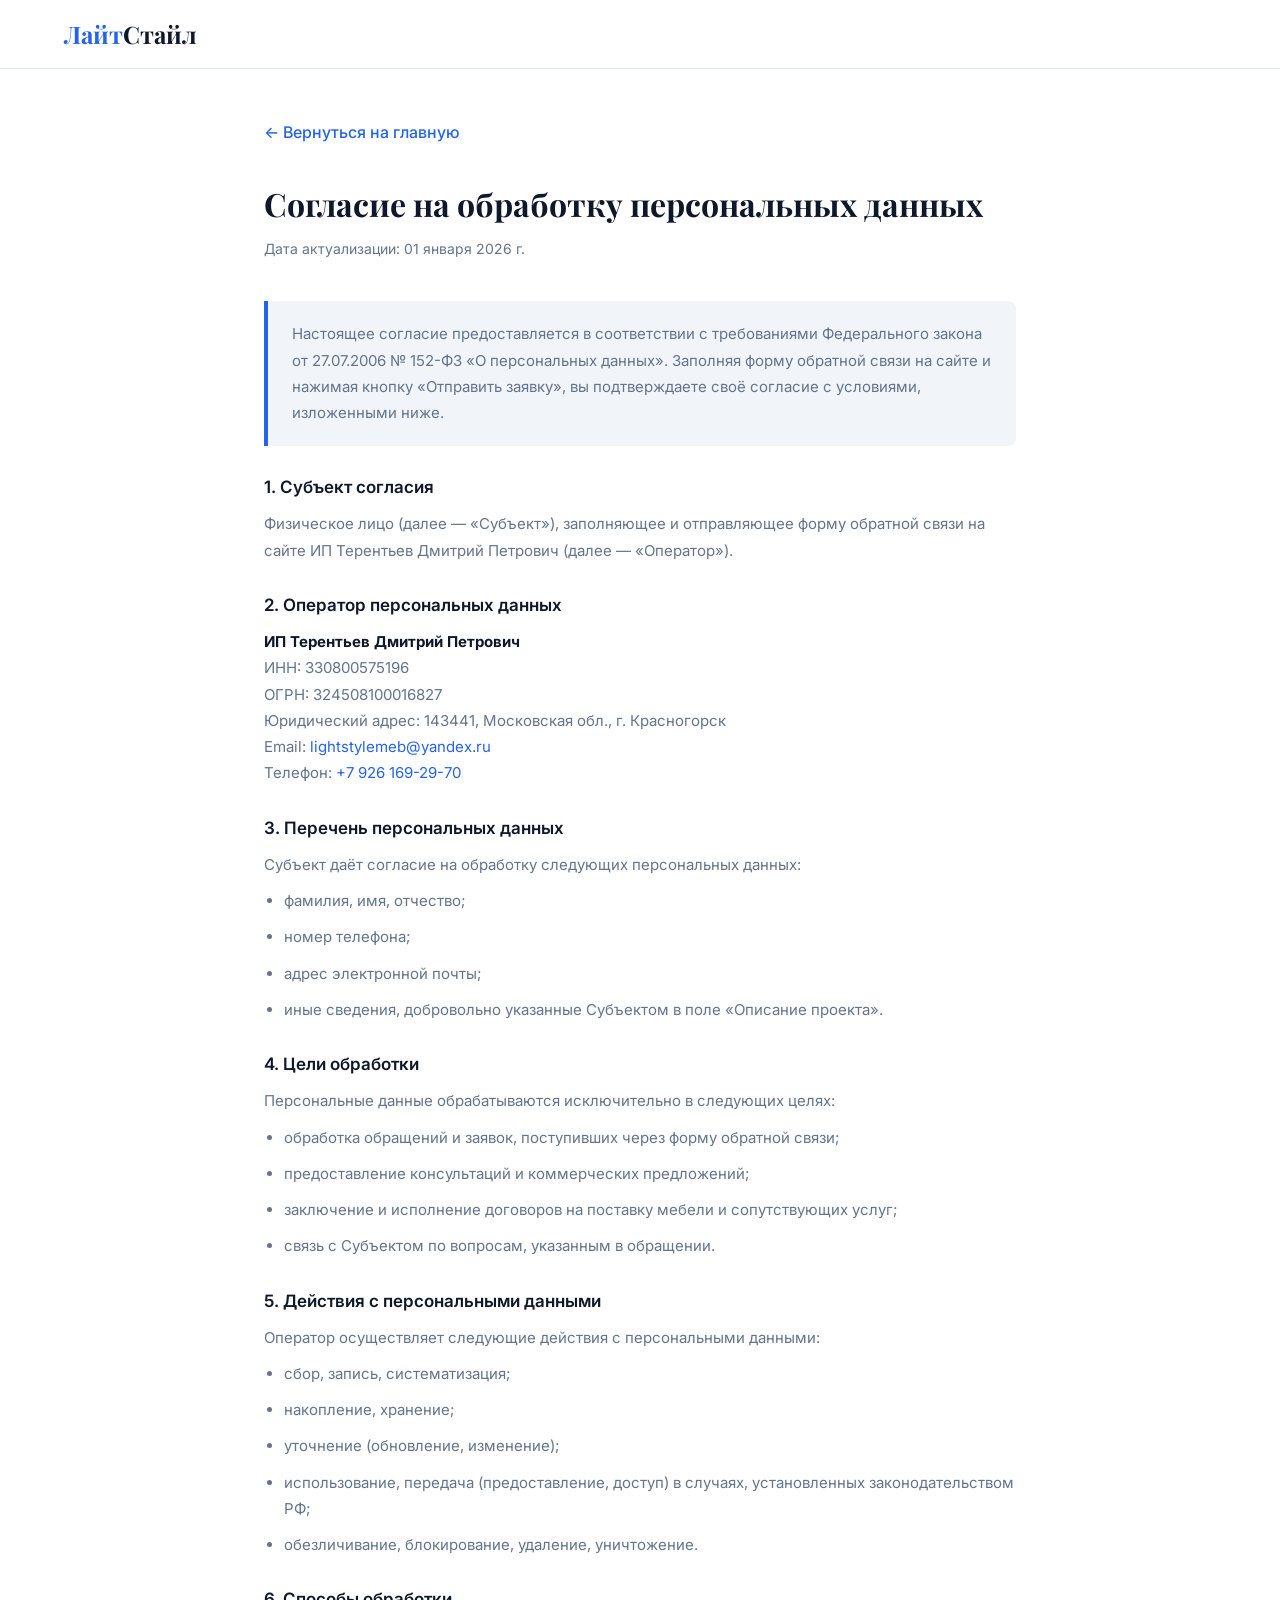
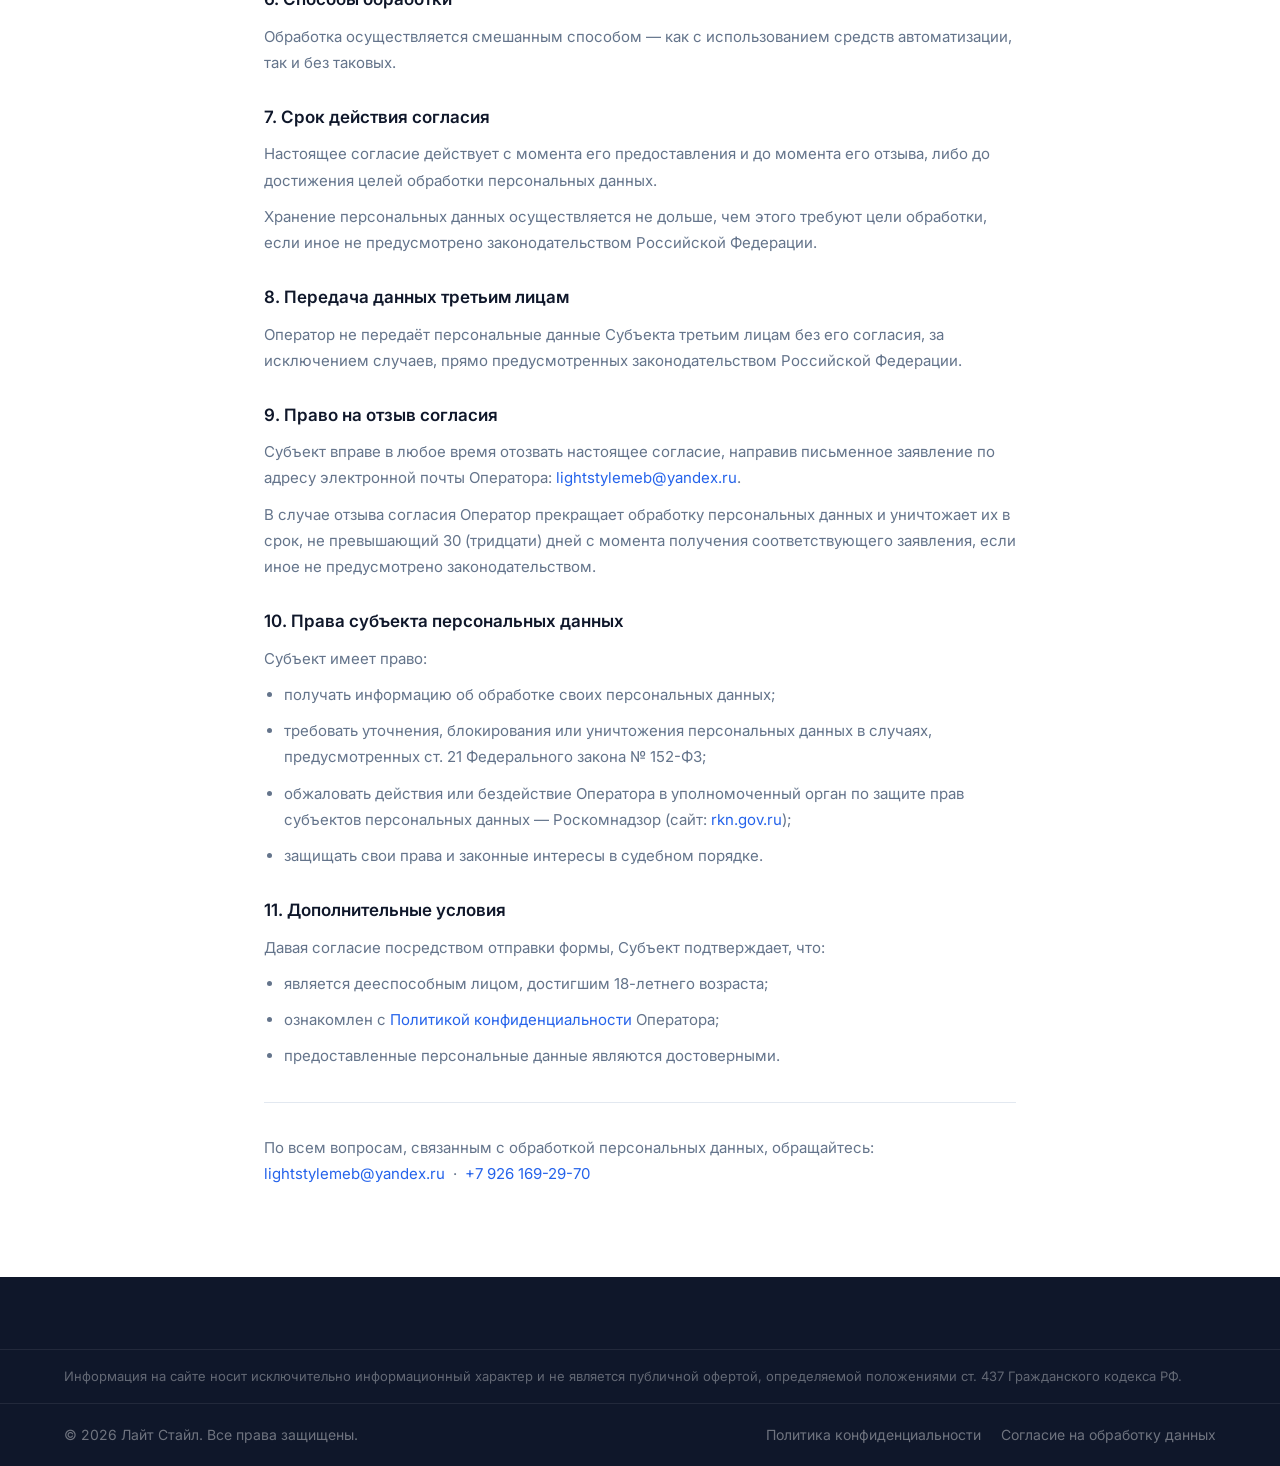
==== consent.html @ 7d35c39b "Update: real product photos, form redesign, SVG icons, favicon, consent page, legal disclaimer" ====
<!DOCTYPE html>
<html lang="ru">
<head>
  <meta charset="UTF-8" />
  <meta name="viewport" content="width=device-width, initial-scale=1.0" />
  <title>Согласие на обработку персональных данных — Лайт Стайл</title>
  <link rel="icon" type="image/svg+xml" href="favicon.svg" />
  <link rel="preconnect" href="https://fonts.googleapis.com" />
  <link rel="preconnect" href="https://fonts.gstatic.com" crossorigin />
  <link href="https://fonts.googleapis.com/css2?family=Inter:wght@300;400;500;600;700&family=Playfair+Display:wght@600;700&display=swap" rel="stylesheet" />
  <link rel="stylesheet" href="style.css" />
  <style>
    .doc-page { padding: 120px 0 80px; min-height: 100vh; }
    .doc-page h1 { font-family: var(--font-heading); font-size: 2rem; margin-bottom: 8px; }
    .doc-page .updated { color: var(--gray); font-size: .875rem; margin-bottom: 40px; }
    .doc-page h2 { font-size: 1.0625rem; font-weight: 600; margin: 28px 0 10px; color: var(--dark); }
    .doc-page p, .doc-page li { color: var(--gray); line-height: 1.75; margin-bottom: 10px; font-size: .9375rem; }
    .doc-page ul { padding-left: 20px; list-style: disc; }
    .doc-page ol { padding-left: 20px; }
    .doc-page a { color: var(--primary); }
    .doc-page strong { color: var(--dark); }
    .back-link { display: inline-flex; align-items: center; gap: 8px; color: var(--primary); font-weight: 500; margin-bottom: 32px; }
    .back-link:hover { text-decoration: underline; }
    .consent-box {
      background: var(--gray-light);
      border-left: 4px solid var(--primary);
      padding: 20px 24px;
      border-radius: 0 8px 8px 0;
      margin: 24px 0;
    }
    .consent-box p { margin-bottom: 0; }
    .divider { border: none; border-top: 1px solid var(--border); margin: 32px 0; }
  </style>
</head>
<body>
<header class="header">
  <div class="container header__inner">
    <a href="index.html" class="logo">
      <span class="logo__light">Лайт</span><span class="logo__dark">Стайл</span>
    </a>
  </div>
</header>

<main class="doc-page">
  <div class="container" style="max-width:800px">
    <a href="index.html" class="back-link">← Вернуться на главную</a>

    <h1>Согласие на обработку персональных данных</h1>
    <p class="updated">Дата актуализации: 01 января 2026 г.</p>

    <div class="consent-box">
      <p>Настоящее согласие предоставляется в соответствии с требованиями Федерального закона от 27.07.2006 № 152-ФЗ «О персональных данных». Заполняя форму обратной связи на сайте и нажимая кнопку «Отправить заявку», вы подтверждаете своё согласие с условиями, изложенными ниже.</p>
    </div>

    <h2>1. Субъект согласия</h2>
    <p>Физическое лицо (далее — «Субъект»), заполняющее и отправляющее форму обратной связи на сайте ИП Терентьев Дмитрий Петрович (далее — «Оператор»).</p>

    <h2>2. Оператор персональных данных</h2>
    <p>
      <strong>ИП Терентьев Дмитрий Петрович</strong><br/>
      ИНН: 330800575196<br/>
      ОГРН: 324508100016827<br/>
      Юридический адрес: 143441, Московская обл., г. Красногорск<br/>
      Email: <a href="mailto:lightstylemeb@yandex.ru">lightstylemeb@yandex.ru</a><br/>
      Телефон: <a href="tel:+79261692970">+7 926 169-29-70</a>
    </p>

    <h2>3. Перечень персональных данных</h2>
    <p>Субъект даёт согласие на обработку следующих персональных данных:</p>
    <ul>
      <li>фамилия, имя, отчество;</li>
      <li>номер телефона;</li>
      <li>адрес электронной почты;</li>
      <li>иные сведения, добровольно указанные Субъектом в поле «Описание проекта».</li>
    </ul>

    <h2>4. Цели обработки</h2>
    <p>Персональные данные обрабатываются исключительно в следующих целях:</p>
    <ul>
      <li>обработка обращений и заявок, поступивших через форму обратной связи;</li>
      <li>предоставление консультаций и коммерческих предложений;</li>
      <li>заключение и исполнение договоров на поставку мебели и сопутствующих услуг;</li>
      <li>связь с Субъектом по вопросам, указанным в обращении.</li>
    </ul>

    <h2>5. Действия с персональными данными</h2>
    <p>Оператор осуществляет следующие действия с персональными данными:</p>
    <ul>
      <li>сбор, запись, систематизация;</li>
      <li>накопление, хранение;</li>
      <li>уточнение (обновление, изменение);</li>
      <li>использование, передача (предоставление, доступ) в случаях, установленных законодательством РФ;</li>
      <li>обезличивание, блокирование, удаление, уничтожение.</li>
    </ul>

    <h2>6. Способы обработки</h2>
    <p>Обработка осуществляется смешанным способом — как с использованием средств автоматизации, так и без таковых.</p>

    <h2>7. Срок действия согласия</h2>
    <p>Настоящее согласие действует с момента его предоставления и до момента его отзыва, либо до достижения целей обработки персональных данных.</p>
    <p>Хранение персональных данных осуществляется не дольше, чем этого требуют цели обработки, если иное не предусмотрено законодательством Российской Федерации.</p>

    <h2>8. Передача данных третьим лицам</h2>
    <p>Оператор не передаёт персональные данные Субъекта третьим лицам без его согласия, за исключением случаев, прямо предусмотренных законодательством Российской Федерации.</p>

    <h2>9. Право на отзыв согласия</h2>
    <p>Субъект вправе в любое время отозвать настоящее согласие, направив письменное заявление по адресу электронной почты Оператора: <a href="mailto:lightstylemeb@yandex.ru">lightstylemeb@yandex.ru</a>.</p>
    <p>В случае отзыва согласия Оператор прекращает обработку персональных данных и уничтожает их в срок, не превышающий 30 (тридцати) дней с момента получения соответствующего заявления, если иное не предусмотрено законодательством.</p>

    <h2>10. Права субъекта персональных данных</h2>
    <p>Субъект имеет право:</p>
    <ul>
      <li>получать информацию об обработке своих персональных данных;</li>
      <li>требовать уточнения, блокирования или уничтожения персональных данных в случаях, предусмотренных ст. 21 Федерального закона № 152-ФЗ;</li>
      <li>обжаловать действия или бездействие Оператора в уполномоченный орган по защите прав субъектов персональных данных — Роскомнадзор (сайт: <a href="https://rkn.gov.ru" target="_blank" rel="noopener">rkn.gov.ru</a>);</li>
      <li>защищать свои права и законные интересы в судебном порядке.</li>
    </ul>

    <h2>11. Дополнительные условия</h2>
    <p>Давая согласие посредством отправки формы, Субъект подтверждает, что:</p>
    <ul>
      <li>является дееспособным лицом, достигшим 18-летнего возраста;</li>
      <li>ознакомлен с <a href="privacy.html">Политикой конфиденциальности</a> Оператора;</li>
      <li>предоставленные персональные данные являются достоверными.</li>
    </ul>

    <hr class="divider"/>

    <p style="margin-top:0">
      По всем вопросам, связанным с обработкой персональных данных, обращайтесь:<br/>
      <a href="mailto:lightstylemeb@yandex.ru">lightstylemeb@yandex.ru</a> &nbsp;·&nbsp;
      <a href="tel:+79261692970">+7 926 169-29-70</a>
    </p>
  </div>
</main>

<footer class="footer">
  <div class="footer__disclaimer">
    <div class="container">
      Информация на сайте носит исключительно информационный характер и не является публичной офертой, определяемой положениями ст. 437 Гражданского кодекса РФ.
    </div>
  </div>
  <div class="footer__bottom">
    <div class="container">
      <span>© 2026 Лайт Стайл. Все права защищены.</span>
      <div class="footer__bottom-links">
        <a href="privacy.html">Политика конфиденциальности</a>
        <a href="consent.html">Согласие на обработку данных</a>
      </div>
    </div>
  </div>
</footer>
</body>
</html>
---- style.css ----
/* ===== RESET & BASE ===== */
*, *::before, *::after { box-sizing: border-box; margin: 0; padding: 0; }

:root {
  --primary: #2563EB;
  --primary-dark: #1D4ED8;
  --accent: #F59E0B;
  --dark: #0F172A;
  --dark2: #1E293B;
  --gray: #64748B;
  --gray-light: #F1F5F9;
  --white: #FFFFFF;
  --border: #E2E8F0;
  --radius: 12px;
  --shadow: 0 4px 24px rgba(15,23,42,.08);
  --shadow-lg: 0 12px 40px rgba(15,23,42,.14);
  --transition: .25s ease;
  --font: 'Inter', system-ui, sans-serif;
  --font-heading: 'Playfair Display', Georgia, serif;
}

html { scroll-behavior: smooth; font-size: 16px; }

body {
  font-family: var(--font);
  color: var(--dark);
  background: var(--white);
  line-height: 1.6;
  overflow-x: hidden;
}

a { color: inherit; text-decoration: none; }
img { display: block; max-width: 100%; }
ul { list-style: none; }
button { cursor: pointer; border: none; background: none; font-family: inherit; }

.container {
  max-width: 1200px;
  margin: 0 auto;
  padding: 0 24px;
}

.section { padding: 96px 0; }

.section__label {
  font-size: .75rem;
  font-weight: 600;
  letter-spacing: .12em;
  text-transform: uppercase;
  color: var(--primary);
  margin-bottom: 12px;
}

.section__title {
  font-family: var(--font-heading);
  font-size: clamp(1.75rem, 3vw, 2.5rem);
  font-weight: 700;
  line-height: 1.2;
  color: var(--dark);
  margin-bottom: 20px;
}

.section__sub {
  font-size: 1.0625rem;
  color: var(--gray);
  max-width: 600px;
  margin-bottom: 48px;
}

.center { text-align: center; }
.center.section__sub { margin-left: auto; margin-right: auto; }

.hidden { display: none !important; }

/* ===== BUTTONS ===== */
.btn {
  display: inline-flex;
  align-items: center;
  justify-content: center;
  gap: 8px;
  padding: 14px 28px;
  border-radius: 8px;
  font-size: .9375rem;
  font-weight: 600;
  line-height: 1;
  transition: all var(--transition);
  cursor: pointer;
}

.btn--primary {
  background: var(--primary);
  color: var(--white);
}
.btn--primary:hover { background: var(--primary-dark); transform: translateY(-1px); box-shadow: 0 6px 20px rgba(37,99,235,.35); }

.btn--outline {
  background: transparent;
  color: var(--white);
  border: 2px solid rgba(255,255,255,.6);
}
.btn--outline:hover { background: rgba(255,255,255,.12); border-color: var(--white); }

.btn--white {
  background: var(--white);
  color: var(--primary);
}
.btn--white:hover { background: var(--gray-light); transform: translateY(-1px); }

.btn--sm {
  padding: 10px 20px;
  font-size: .875rem;
  background: var(--primary);
  color: var(--white);
  border-radius: 6px;
}
.btn--sm:hover { background: var(--primary-dark); }

.btn--full { width: 100%; }

/* ===== HEADER ===== */
.header {
  position: fixed;
  top: 0; left: 0; right: 0;
  z-index: 100;
  background: rgba(255,255,255,.95);
  backdrop-filter: blur(12px);
  border-bottom: 1px solid var(--border);
  transition: box-shadow var(--transition);
}

.header.scrolled { box-shadow: var(--shadow); }

.header__inner {
  display: flex;
  align-items: center;
  justify-content: space-between;
  height: 68px;
  gap: 32px;
}

.logo {
  font-family: var(--font-heading);
  font-size: 1.5rem;
  font-weight: 700;
  white-space: nowrap;
  flex-shrink: 0;
}
.logo__light { color: var(--primary); }
.logo__dark { color: var(--dark); }

.nav {
  display: flex;
  align-items: center;
  gap: 32px;
}

.nav a {
  font-size: .9375rem;
  font-weight: 500;
  color: var(--gray);
  transition: color var(--transition);
  white-space: nowrap;
}
.nav a:hover { color: var(--primary); }

.burger {
  display: none;
  flex-direction: column;
  gap: 5px;
  padding: 8px;
}
.burger span {
  display: block;
  width: 24px;
  height: 2px;
  background: var(--dark);
  border-radius: 2px;
  transition: all var(--transition);
}

/* ===== HERO ===== */
.hero {
  position: relative;
  min-height: 100vh;
  display: flex;
  align-items: center;
  padding-top: 68px;
  overflow: hidden;
}

.hero__bg {
  position: absolute;
  inset: 0;
  background:
    url('https://images.unsplash.com/photo-1555041469-a586c61ea9bc?w=1800&q=80') center/cover no-repeat;
}

.hero__overlay {
  position: absolute;
  inset: 0;
  background: linear-gradient(135deg, rgba(15,23,42,.82) 0%, rgba(15,23,42,.55) 60%, rgba(37,99,235,.3) 100%);
}

.hero__content {
  position: relative;
  z-index: 1;
  max-width: 780px;
  padding-top: 60px;
  padding-bottom: 60px;
}

.hero__label {
  display: inline-block;
  background: rgba(255,255,255,.12);
  border: 1px solid rgba(255,255,255,.25);
  color: rgba(255,255,255,.9);
  font-size: .8125rem;
  font-weight: 600;
  letter-spacing: .1em;
  text-transform: uppercase;
  padding: 6px 16px;
  border-radius: 100px;
  margin-bottom: 24px;
}

.hero__title {
  font-family: var(--font-heading);
  font-size: clamp(2.25rem, 5vw, 4rem);
  font-weight: 700;
  color: var(--white);
  line-height: 1.1;
  margin-bottom: 24px;
}
.hero__title span { color: var(--accent); }

.hero__sub {
  font-size: 1.125rem;
  color: rgba(255,255,255,.8);
  max-width: 600px;
  margin-bottom: 40px;
  line-height: 1.7;
}

.hero__btns {
  display: flex;
  gap: 16px;
  flex-wrap: wrap;
  margin-bottom: 56px;
}

.hero__stats {
  display: flex;
  gap: 40px;
  flex-wrap: wrap;
}

.hero__stat strong {
  display: block;
  font-size: 2rem;
  font-weight: 700;
  color: var(--white);
  line-height: 1;
}
.hero__stat span {
  font-size: .875rem;
  color: rgba(255,255,255,.65);
  margin-top: 4px;
  display: block;
}

/* ===== ABOUT ===== */
.about { background: var(--white); }

.about__grid {
  display: grid;
  grid-template-columns: 1fr 1fr;
  gap: 80px;
  align-items: center;
}

.about__image-wrap {
  position: relative;
}

.about__image {
  width: 100%;
  height: 520px;
  object-fit: cover;
  border-radius: var(--radius);
  box-shadow: var(--shadow-lg);
}

.about__badge {
  position: absolute;
  bottom: -24px;
  right: -24px;
  background: var(--primary);
  color: var(--white);
  padding: 20px 24px;
  border-radius: var(--radius);
  box-shadow: var(--shadow-lg);
  text-align: center;
  min-width: 160px;
}
.about__badge strong {
  display: block;
  font-size: 2rem;
  font-weight: 700;
  line-height: 1;
}
.about__badge span {
  font-size: .8125rem;
  opacity: .85;
  margin-top: 4px;
  display: block;
}

.about__text p {
  color: var(--gray);
  margin-bottom: 16px;
  line-height: 1.75;
}

.about__list {
  margin-top: 24px;
  display: flex;
  flex-direction: column;
  gap: 10px;
}
.about__list li {
  display: flex;
  align-items: center;
  gap: 10px;
  font-weight: 500;
}
.check {
  color: var(--primary);
  font-weight: 700;
  flex-shrink: 0;
}

/* ===== CATALOG ===== */
.catalog { background: var(--gray-light); }

.tabs {
  display: flex;
  gap: 8px;
  margin-bottom: 40px;
  flex-wrap: wrap;
  justify-content: center;
}

.tab {
  padding: 10px 24px;
  border-radius: 100px;
  font-size: .9375rem;
  font-weight: 500;
  color: var(--gray);
  background: var(--white);
  border: 1px solid var(--border);
  transition: all var(--transition);
}
.tab:hover { color: var(--primary); border-color: var(--primary); }
.tab--active {
  background: var(--primary);
  color: var(--white);
  border-color: var(--primary);
}

.catalog__grid {
  display: grid;
  grid-template-columns: repeat(auto-fill, minmax(320px, 1fr));
  gap: 28px;
  margin-bottom: 48px;
}

.card {
  background: var(--white);
  border-radius: var(--radius);
  overflow: hidden;
  box-shadow: var(--shadow);
  transition: transform var(--transition), box-shadow var(--transition);
  display: flex;
  flex-direction: column;
}
.card:hover { transform: translateY(-4px); box-shadow: var(--shadow-lg); }

.card__img {
  height: 220px;
  background-size: cover;
  background-position: center;
  flex-shrink: 0;
}

.card__body {
  padding: 24px;
  display: flex;
  flex-direction: column;
  gap: 10px;
  flex: 1;
}
.card__body h3 {
  font-size: 1.125rem;
  font-weight: 600;
  color: var(--dark);
}
.card__body p {
  font-size: .9375rem;
  color: var(--gray);
  flex: 1;
}
.card__body .btn--sm {
  margin-top: auto;
  align-self: flex-start;
}

.catalog__cta {
  text-align: center;
  background: var(--white);
  border-radius: var(--radius);
  padding: 40px;
  box-shadow: var(--shadow);
}
.catalog__cta p {
  font-size: 1.125rem;
  color: var(--gray);
  margin-bottom: 20px;
}

/* ===== ADVANTAGES ===== */
.advantages { background: var(--white); }

.adv__grid {
  display: grid;
  grid-template-columns: repeat(auto-fill, minmax(300px, 1fr));
  gap: 28px;
}

.adv__card {
  padding: 32px;
  border-radius: var(--radius);
  border: 1px solid var(--border);
  transition: all var(--transition);
}
.adv__card:hover {
  border-color: var(--primary);
  box-shadow: var(--shadow);
  transform: translateY(-2px);
}

.adv__icon {
  width: 52px;
  height: 52px;
  margin-bottom: 18px;
  display: flex;
  align-items: center;
  justify-content: center;
  background: rgba(37,99,235,.08);
  border-radius: 12px;
  padding: 10px;
}
.adv__icon svg {
  width: 32px;
  height: 32px;
  display: block;
}

.adv__card h3 {
  font-size: 1.125rem;
  font-weight: 600;
  margin-bottom: 10px;
  color: var(--dark);
}
.adv__card p {
  font-size: .9375rem;
  color: var(--gray);
  line-height: 1.7;
}

/* ===== PROCESS ===== */
.process { background: var(--dark2); }
.process .section__label { color: var(--accent); }
.process .section__title { color: var(--white); }

.process__steps {
  display: grid;
  grid-template-columns: repeat(auto-fill, minmax(320px, 1fr));
  gap: 32px;
}

.process__step {
  display: flex;
  gap: 20px;
  align-items: flex-start;
}

.process__num {
  font-size: 2.5rem;
  font-weight: 700;
  font-family: var(--font-heading);
  color: var(--primary);
  line-height: 1;
  flex-shrink: 0;
  min-width: 48px;
}

.process__body h3 {
  font-size: 1.0625rem;
  font-weight: 600;
  color: var(--white);
  margin-bottom: 8px;
}
.process__body p {
  font-size: .9375rem;
  color: rgba(255,255,255,.6);
  line-height: 1.7;
}

/* ===== BANNER ===== */
.banner {
  background: linear-gradient(135deg, var(--primary) 0%, #1E40AF 100%);
  padding: 72px 0;
}

.banner__inner {
  display: flex;
  align-items: center;
  justify-content: space-between;
  gap: 40px;
  flex-wrap: wrap;
}

.banner__text h2 {
  font-family: var(--font-heading);
  font-size: clamp(1.5rem, 2.5vw, 2rem);
  color: var(--white);
  margin-bottom: 12px;
}
.banner__text p {
  color: rgba(255,255,255,.8);
  font-size: 1rem;
  max-width: 560px;
}

/* ===== CONTACT ===== */
.contact { background: var(--gray-light); }

.contact__grid {
  display: grid;
  grid-template-columns: 1fr 400px;
  gap: 60px;
  align-items: flex-start;
}

.form {
  background: var(--white);
  padding: 40px;
  border-radius: var(--radius);
  box-shadow: var(--shadow);
  display: flex;
  flex-direction: column;
  gap: 20px;
}

.form__row {
  display: grid;
  grid-template-columns: 1fr 1fr;
  gap: 20px;
}

.form__field {
  display: flex;
  flex-direction: column;
  gap: 6px;
}

.form__field label {
  font-size: .875rem;
  font-weight: 500;
  color: var(--dark);
}

.form__field input,
.form__field textarea {
  padding: 12px 16px;
  border: 1.5px solid var(--border);
  border-radius: 8px;
  font-family: var(--font);
  font-size: .9375rem;
  color: var(--dark);
  background: var(--white);
  transition: border-color var(--transition);
  outline: none;
  resize: vertical;
}

.form__field input:focus,
.form__field textarea:focus {
  border-color: var(--primary);
  box-shadow: 0 0 0 3px rgba(37,99,235,.1);
}

.form__field input.error,
.form__field textarea.error {
  border-color: #EF4444;
}

.form__checkbox {
  display: flex;
  align-items: flex-start;
  gap: 10px;
  font-size: .875rem;
  color: var(--gray);
}
.form__checkbox input { flex-shrink: 0; margin-top: 3px; accent-color: var(--primary); }
.form__checkbox a { color: var(--primary); text-decoration: underline; }

.form__success {
  background: #D1FAE5;
  color: #065F46;
  padding: 16px 20px;
  border-radius: 8px;
  font-weight: 500;
  display: flex;
  align-items: center;
  gap: 10px;
}

.form__error {
  background: #FEE2E2;
  color: #991B1B;
  padding: 16px 20px;
  border-radius: 8px;
  font-size: .9375rem;
}

.contact__info {
  display: flex;
  flex-direction: column;
  gap: 32px;
}

.contact__block {
  background: var(--white);
  padding: 32px;
  border-radius: var(--radius);
  box-shadow: var(--shadow);
}

.contact__block h3 {
  font-size: 1.125rem;
  font-weight: 600;
  margin-bottom: 16px;
  color: var(--dark);
  border-bottom: 2px solid var(--primary);
  padding-bottom: 12px;
}

.contact__block p {
  font-size: .9375rem;
  color: var(--gray);
  margin-bottom: 10px;
  line-height: 1.5;
}
.contact__block p strong { color: var(--dark); }
.contact__block a { color: var(--primary); }
.contact__block a:hover { text-decoration: underline; }

/* ===== FOOTER ===== */
.footer { background: var(--dark); padding-top: 72px; }

.footer__inner {
  display: grid;
  grid-template-columns: 2fr 1fr 1fr 1.5fr;
  gap: 48px;
  padding-bottom: 48px;
  border-bottom: 1px solid rgba(255,255,255,.1);
}

.footer__brand p {
  color: rgba(255,255,255,.5);
  font-size: .9375rem;
  margin-top: 16px;
  line-height: 1.7;
}

.footer__brand .logo__light { color: #60A5FA; }
.footer__brand .logo__dark { color: var(--white); }

.footer__links h4,
.footer__contact h4 {
  color: var(--white);
  font-size: .875rem;
  font-weight: 600;
  letter-spacing: .06em;
  text-transform: uppercase;
  margin-bottom: 20px;
}

.footer__links {
  display: flex;
  flex-direction: column;
  gap: 12px;
}
.footer__links a {
  color: rgba(255,255,255,.5);
  font-size: .9375rem;
  transition: color var(--transition);
}
.footer__links a:hover { color: var(--white); }

.footer__contact {
  display: flex;
  flex-direction: column;
  gap: 12px;
}
.footer__contact a {
  color: rgba(255,255,255,.5);
  font-size: .9375rem;
  transition: color var(--transition);
}
.footer__contact a:hover { color: #60A5FA; }
.footer__small {
  margin-top: 8px;
  color: rgba(255,255,255,.3) !important;
  font-size: .8125rem !important;
}

.footer__disclaimer {
  border-top: 1px solid rgba(255,255,255,.08);
  padding: 16px 0;
  font-size: .8125rem;
  color: rgba(255,255,255,.35);
  line-height: 1.6;
}

.footer__bottom {
  padding: 20px 0;
  border-top: 1px solid rgba(255,255,255,.08);
}
.footer__bottom .container {
  display: flex;
  justify-content: space-between;
  align-items: center;
  gap: 16px;
  flex-wrap: wrap;
}
.footer__bottom span,
.footer__bottom a {
  font-size: .875rem;
  color: rgba(255,255,255,.4);
}
.footer__bottom a:hover { color: rgba(255,255,255,.8); }
.footer__bottom-links {
  display: flex;
  gap: 20px;
  flex-wrap: wrap;
}

/* ===== BACK TO TOP ===== */
.back-top {
  position: fixed;
  bottom: 32px;
  right: 32px;
  width: 48px;
  height: 48px;
  background: var(--primary);
  color: var(--white);
  border-radius: 50%;
  display: flex;
  align-items: center;
  justify-content: center;
  font-size: 1.25rem;
  box-shadow: var(--shadow-lg);
  opacity: 0;
  pointer-events: none;
  transition: all var(--transition);
  z-index: 50;
}
.back-top.visible { opacity: 1; pointer-events: auto; }
.back-top:hover { background: var(--primary-dark); transform: translateY(-2px); }

/* ===== RESPONSIVE ===== */
@media (max-width: 1024px) {
  .about__grid { grid-template-columns: 1fr; gap: 60px; }
  .about__image-wrap { order: -1; }
  .about__image { height: 400px; }
  .about__badge { right: 0; }
  .contact__grid { grid-template-columns: 1fr; }
  .footer__inner { grid-template-columns: 1fr 1fr; gap: 32px; }
  .footer__brand { grid-column: 1 / -1; }
}

@media (max-width: 768px) {
  .section { padding: 64px 0; }
  .nav { display: none; flex-direction: column; position: fixed; top: 68px; left: 0; right: 0; background: var(--white); padding: 24px; border-bottom: 1px solid var(--border); box-shadow: var(--shadow-lg); gap: 20px; }
  .nav.open { display: flex; }
  .nav a { font-size: 1.0625rem; }
  .burger { display: flex; }
  .hero__btns { flex-direction: column; }
  .hero__btns .btn { text-align: center; }
  .hero__stats { gap: 24px; }
  .form__row { grid-template-columns: 1fr; }
  .banner__inner { flex-direction: column; text-align: center; }
  .footer__inner { grid-template-columns: 1fr; }
  .footer__brand { grid-column: auto; }
  .process__steps { grid-template-columns: 1fr; }
  .adv__grid { grid-template-columns: 1fr; }
  .catalog__grid { grid-template-columns: 1fr; }
  .footer__bottom .container { flex-direction: column; text-align: center; }
  .footer__bottom-links { justify-content: center; }
  .back-top { bottom: 20px; right: 20px; }
}

@media (max-width: 480px) {
  .hero__title { font-size: 2rem; }
  .form { padding: 24px; }
  .about__badge { position: static; margin-top: 16px; display: inline-flex; gap: 12px; align-items: center; }
  .about__badge strong { font-size: 1.5rem; }
}
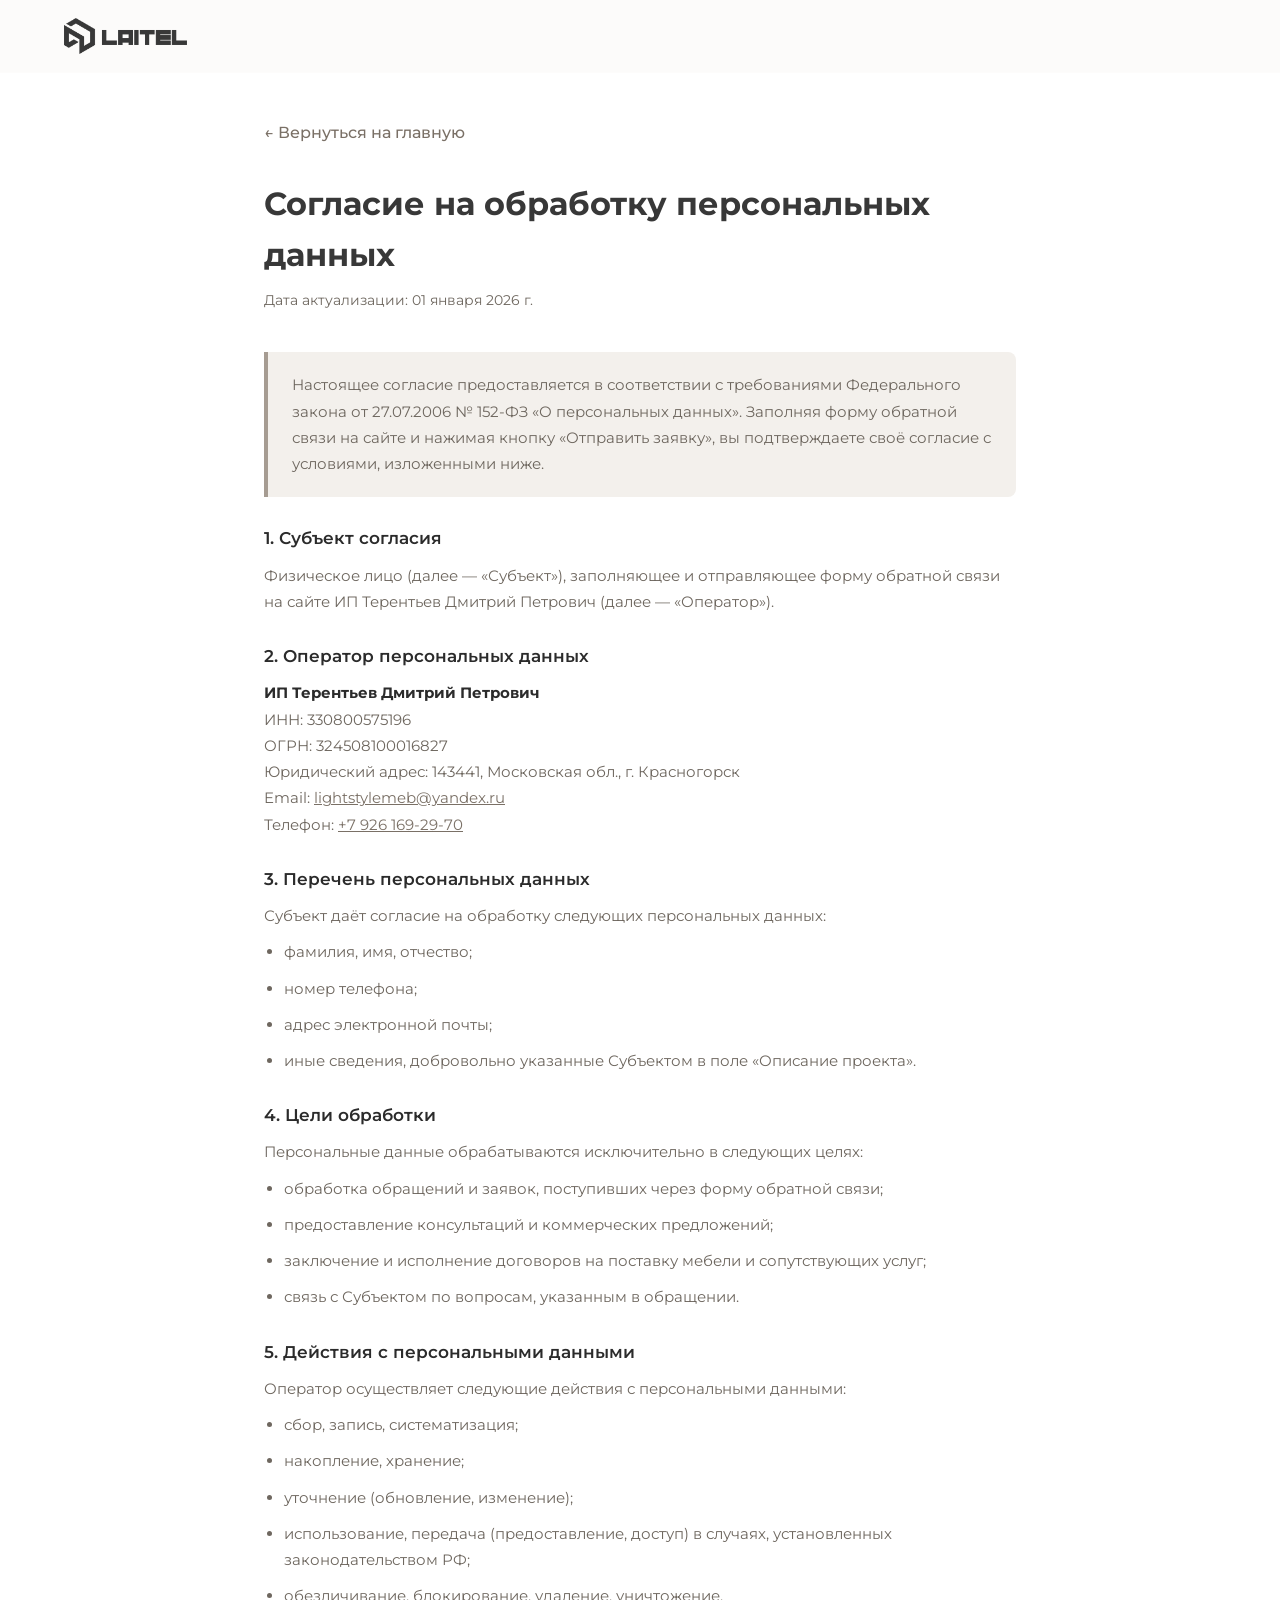
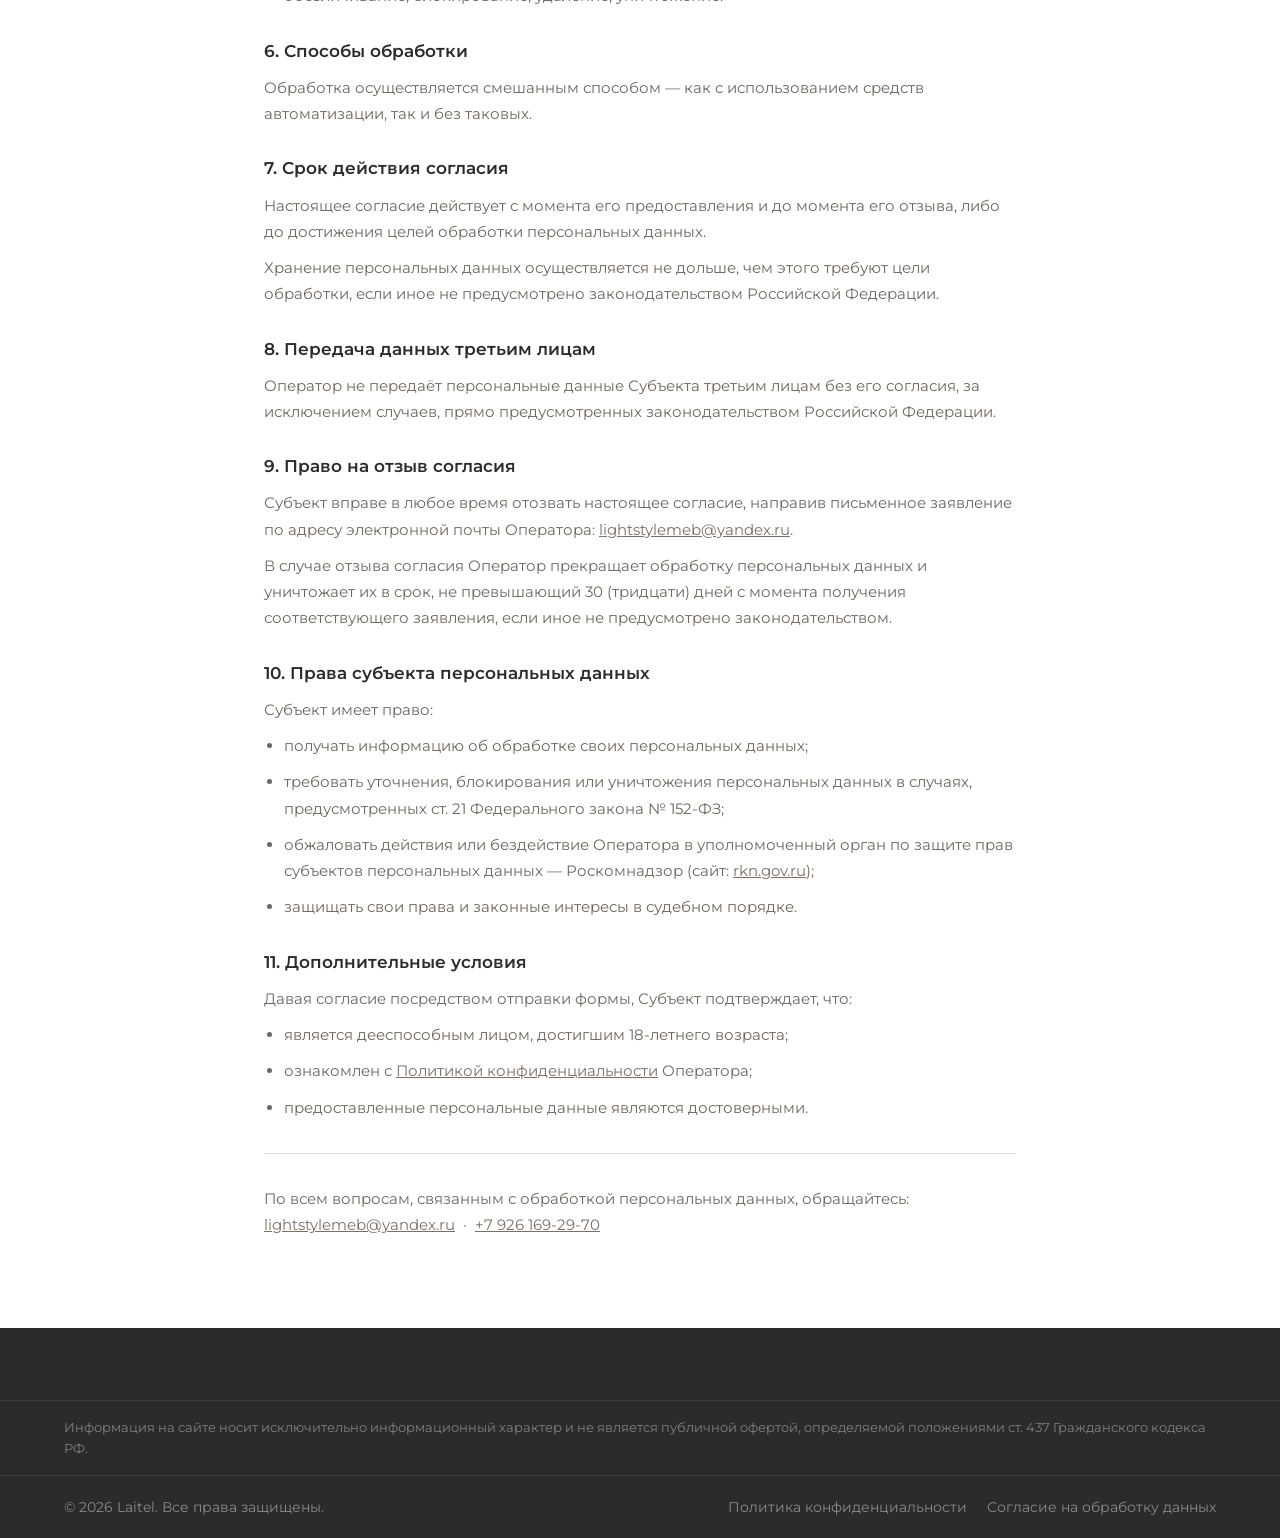
==== commit 82834d65: "Rebrand to Laitel: new logo, palette, Montserrat, favicon; domain laitel-mebel.ru Co-Authored-By: Cl" ====
--- a/consent.html
+++ b/consent.html
@@ -3,11 +3,12 @@
 <head>
   <meta charset="UTF-8" />
   <meta name="viewport" content="width=device-width, initial-scale=1.0" />
-  <title>Согласие на обработку персональных данных — Лайт Стайл</title>
-  <link rel="icon" type="image/svg+xml" href="favicon.svg" />
+  <title>Согласие на обработку персональных данных — Laitel</title>
+  <link rel="icon" type="image/png" href="favicon.png" />
+  <link rel="apple-touch-icon" href="apple-touch-icon.png" />
   <link rel="preconnect" href="https://fonts.googleapis.com" />
   <link rel="preconnect" href="https://fonts.gstatic.com" crossorigin />
-  <link href="https://fonts.googleapis.com/css2?family=Inter:wght@300;400;500;600;700&family=Playfair+Display:wght@600;700&display=swap" rel="stylesheet" />
+  <link href="https://fonts.googleapis.com/css2?family=Montserrat:wght@400;500;600;700&display=swap" rel="stylesheet" />
   <link rel="stylesheet" href="style.css" />
   <style>
     .doc-page { padding: 120px 0 80px; min-height: 100vh; }
@@ -17,13 +18,13 @@
     .doc-page p, .doc-page li { color: var(--gray); line-height: 1.75; margin-bottom: 10px; font-size: .9375rem; }
     .doc-page ul { padding-left: 20px; list-style: disc; }
     .doc-page ol { padding-left: 20px; }
-    .doc-page a { color: var(--primary); }
+    .doc-page a { color: var(--color-accent-text); text-decoration: underline; }
     .doc-page strong { color: var(--dark); }
-    .back-link { display: inline-flex; align-items: center; gap: 8px; color: var(--primary); font-weight: 500; margin-bottom: 32px; }
+    .back-link { display: inline-flex; align-items: center; gap: 8px; color: var(--color-accent-text); font-weight: 500; margin-bottom: 32px; text-decoration: none !important; }
     .back-link:hover { text-decoration: underline; }
     .consent-box {
       background: var(--gray-light);
-      border-left: 4px solid var(--primary);
+      border-left: 4px solid var(--beige-500);
       padding: 20px 24px;
       border-radius: 0 8px 8px 0;
       margin: 24px 0;
@@ -35,8 +36,8 @@
 <body>
 <header class="header">
   <div class="container header__inner">
-    <a href="index.html" class="logo">
-      <span class="logo__light">Лайт</span><span class="logo__dark">Стайл</span>
+    <a href="index.html" class="logo" aria-label="Laitel — на главную">
+      <img src="images/laitel-logo-dark.png" alt="Laitel" width="124" height="36" />
     </a>
   </div>
 </header>
@@ -142,7 +143,7 @@
   </div>
   <div class="footer__bottom">
     <div class="container">
-      <span>© 2026 Лайт Стайл. Все права защищены.</span>
+      <span>© 2026 Laitel. Все права защищены.</span>
       <div class="footer__bottom-links">
         <a href="privacy.html">Политика конфиденциальности</a>
         <a href="consent.html">Согласие на обработку данных</a>
--- a/style.css
+++ b/style.css
@@ -1,30 +1,59 @@
+/* ===== DESIGN TOKENS (Laitel) ===== */
+:root {
+  /* Primitive — brand palette: графит #383838, бежево-серый #A69C92 */
+  --graphite-900: #1F1F1F;
+  --graphite-800: #2B2B2B;
+  --graphite-700: #383838;
+  --warm-gray-600: #6E675F;
+  --beige-700: #7A7066;
+  --beige-500: #A69C92;
+  --beige-300: #C9C1B8;
+  --beige-200: #E4DED8;
+  --beige-100: #F3F0EC;
+  --beige-50:  #FAF8F6;
+  --white: #FFFFFF;
+
+  /* Semantic */
+  --color-primary: var(--graphite-700);
+  --color-primary-hover: var(--graphite-900);
+  --color-accent: var(--beige-500);
+  --color-accent-text: var(--beige-700);
+  --color-accent-on-dark: var(--beige-300);
+  --color-text: var(--graphite-700);
+  --color-text-strong: var(--graphite-800);
+  --color-text-muted: var(--warm-gray-600);
+  --color-surface: var(--white);
+  --color-surface-alt: var(--beige-100);
+  --color-border: var(--beige-200);
+
+  /* Shape & motion */
+  --radius: 16px;
+  --radius-sm: 10px;
+  --shadow: 0 4px 24px rgba(56,56,56,.08);
+  --shadow-lg: 0 12px 40px rgba(56,56,56,.16);
+  --transition: .25s ease;
+
+  /* Typography */
+  --font: 'Montserrat', system-ui, sans-serif;
+  --font-heading: 'Montserrat', system-ui, sans-serif;
+
+  /* Aliases used by inner pages */
+  --primary: var(--color-primary);
+  --dark: var(--color-text-strong);
+  --gray: var(--color-text-muted);
+  --gray-light: var(--color-surface-alt);
+  --border: var(--color-border);
+}
+
 /* ===== RESET & BASE ===== */
 *, *::before, *::after { box-sizing: border-box; margin: 0; padding: 0; }
 
-:root {
-  --primary: #2563EB;
-  --primary-dark: #1D4ED8;
-  --accent: #F59E0B;
-  --dark: #0F172A;
-  --dark2: #1E293B;
-  --gray: #64748B;
-  --gray-light: #F1F5F9;
-  --white: #FFFFFF;
-  --border: #E2E8F0;
-  --radius: 12px;
-  --shadow: 0 4px 24px rgba(15,23,42,.08);
-  --shadow-lg: 0 12px 40px rgba(15,23,42,.14);
-  --transition: .25s ease;
-  --font: 'Inter', system-ui, sans-serif;
-  --font-heading: 'Playfair Display', Georgia, serif;
-}
-
 html { scroll-behavior: smooth; font-size: 16px; }
 
 body {
   font-family: var(--font);
-  color: var(--dark);
-  background: var(--white);
+  color: var(--color-text);
+  background: var(--color-surface);
   line-height: 1.6;
   overflow-x: hidden;
 }
@@ -45,24 +74,24 @@
 .section__label {
   font-size: .75rem;
   font-weight: 600;
-  letter-spacing: .12em;
+  letter-spacing: .16em;
   text-transform: uppercase;
-  color: var(--primary);
+  color: var(--color-accent-text);
   margin-bottom: 12px;
 }
 
 .section__title {
   font-family: var(--font-heading);
-  font-size: clamp(1.75rem, 3vw, 2.5rem);
+  font-size: clamp(1.625rem, 2.8vw, 2.25rem);
   font-weight: 700;
-  line-height: 1.2;
-  color: var(--dark);
+  line-height: 1.25;
+  color: var(--color-text-strong);
   margin-bottom: 20px;
 }
 
 .section__sub {
   font-size: 1.0625rem;
-  color: var(--gray);
+  color: var(--color-text-muted);
   max-width: 600px;
   margin-bottom: 48px;
 }
@@ -78,8 +107,8 @@
   align-items: center;
   justify-content: center;
   gap: 8px;
-  padding: 14px 28px;
-  border-radius: 8px;
+  padding: 15px 28px;
+  border-radius: var(--radius-sm);
   font-size: .9375rem;
   font-weight: 600;
   line-height: 1;
@@ -88,10 +117,10 @@
 }
 
 .btn--primary {
-  background: var(--primary);
-  color: var(--white);
-}
-.btn--primary:hover { background: var(--primary-dark); transform: translateY(-1px); box-shadow: 0 6px 20px rgba(37,99,235,.35); }
+  background: var(--color-primary);
+  color: var(--white);
+}
+.btn--primary:hover { background: var(--color-primary-hover); transform: translateY(-1px); box-shadow: 0 6px 20px rgba(31,31,31,.3); }
 
 .btn--outline {
   background: transparent;
@@ -101,19 +130,19 @@
 .btn--outline:hover { background: rgba(255,255,255,.12); border-color: var(--white); }
 
 .btn--white {
-  background: var(--white);
-  color: var(--primary);
-}
-.btn--white:hover { background: var(--gray-light); transform: translateY(-1px); }
+  background: var(--graphite-800);
+  color: var(--white);
+}
+.btn--white:hover { background: var(--graphite-900); transform: translateY(-1px); }
 
 .btn--sm {
-  padding: 10px 20px;
+  padding: 11px 20px;
   font-size: .875rem;
-  background: var(--primary);
-  color: var(--white);
-  border-radius: 6px;
-}
-.btn--sm:hover { background: var(--primary-dark); }
+  background: var(--color-primary);
+  color: var(--white);
+  border-radius: 8px;
+}
+.btn--sm:hover { background: var(--color-primary-hover); }
 
 .btn--full { width: 100%; }
 
@@ -122,31 +151,32 @@
   position: fixed;
   top: 0; left: 0; right: 0;
   z-index: 100;
-  background: rgba(255,255,255,.95);
-  backdrop-filter: blur(12px);
-  border-bottom: 1px solid var(--border);
-  transition: box-shadow var(--transition);
-}
-
-.header.scrolled { box-shadow: var(--shadow); }
+  background: rgba(250,248,246,.55);
+  backdrop-filter: blur(18px);
+  -webkit-backdrop-filter: blur(18px);
+  border-bottom: 1px solid rgba(255,255,255,.3);
+  transition: background var(--transition), box-shadow var(--transition);
+}
+
+.header.scrolled {
+  background: rgba(250,248,246,.86);
+  box-shadow: var(--shadow);
+}
 
 .header__inner {
   display: flex;
   align-items: center;
   justify-content: space-between;
-  height: 68px;
+  height: 72px;
   gap: 32px;
 }
 
 .logo {
-  font-family: var(--font-heading);
-  font-size: 1.5rem;
-  font-weight: 700;
-  white-space: nowrap;
+  display: inline-flex;
+  align-items: center;
   flex-shrink: 0;
 }
-.logo__light { color: var(--primary); }
-.logo__dark { color: var(--dark); }
+.logo img { height: 36px; width: auto; }
 
 .nav {
   display: flex;
@@ -157,11 +187,11 @@
 .nav a {
   font-size: .9375rem;
   font-weight: 500;
-  color: var(--gray);
+  color: var(--graphite-700);
   transition: color var(--transition);
   white-space: nowrap;
 }
-.nav a:hover { color: var(--primary); }
+.nav a:hover { color: var(--beige-700); }
 
 .burger {
   display: none;
@@ -173,7 +203,7 @@
   display: block;
   width: 24px;
   height: 2px;
-  background: var(--dark);
+  background: var(--graphite-700);
   border-radius: 2px;
   transition: all var(--transition);
 }
@@ -184,21 +214,20 @@
   min-height: 100vh;
   display: flex;
   align-items: center;
-  padding-top: 68px;
+  padding-top: 72px;
   overflow: hidden;
 }
 
 .hero__bg {
   position: absolute;
   inset: 0;
-  background:
-    url('https://images.unsplash.com/photo-1555041469-a586c61ea9bc?w=1800&q=80') center/cover no-repeat;
+  background: url('images/hero.jpg') center/cover no-repeat;
 }
 
 .hero__overlay {
   position: absolute;
   inset: 0;
-  background: linear-gradient(135deg, rgba(15,23,42,.82) 0%, rgba(15,23,42,.55) 60%, rgba(37,99,235,.3) 100%);
+  background: linear-gradient(135deg, rgba(31,31,31,.88) 0%, rgba(43,43,43,.62) 60%, rgba(56,56,56,.38) 100%);
 }
 
 .hero__content {
@@ -211,34 +240,34 @@
 
 .hero__label {
   display: inline-block;
-  background: rgba(255,255,255,.12);
-  border: 1px solid rgba(255,255,255,.25);
-  color: rgba(255,255,255,.9);
-  font-size: .8125rem;
+  background: rgba(255,255,255,.1);
+  border: 1px solid rgba(201,193,184,.45);
+  color: var(--beige-300);
+  font-size: .75rem;
   font-weight: 600;
-  letter-spacing: .1em;
+  letter-spacing: .14em;
   text-transform: uppercase;
-  padding: 6px 16px;
+  padding: 7px 16px;
   border-radius: 100px;
   margin-bottom: 24px;
 }
 
 .hero__title {
   font-family: var(--font-heading);
-  font-size: clamp(2.25rem, 5vw, 4rem);
+  font-size: clamp(2rem, 4.6vw, 3.5rem);
   font-weight: 700;
   color: var(--white);
-  line-height: 1.1;
+  line-height: 1.15;
   margin-bottom: 24px;
 }
-.hero__title span { color: var(--accent); }
+.hero__title span { color: var(--color-accent-on-dark); }
 
 .hero__sub {
-  font-size: 1.125rem;
-  color: rgba(255,255,255,.8);
+  font-size: 1.0625rem;
+  color: rgba(255,255,255,.82);
   max-width: 600px;
   margin-bottom: 40px;
-  line-height: 1.7;
+  line-height: 1.75;
 }
 
 .hero__btns {
@@ -248,6 +277,9 @@
   margin-bottom: 56px;
 }
 
+.hero .btn--primary { background: var(--beige-200); color: var(--graphite-800); }
+.hero .btn--primary:hover { background: var(--white); box-shadow: 0 6px 20px rgba(0,0,0,.3); }
+
 .hero__stats {
   display: flex;
   gap: 40px;
@@ -256,20 +288,20 @@
 
 .hero__stat strong {
   display: block;
-  font-size: 2rem;
+  font-size: 1.875rem;
   font-weight: 700;
   color: var(--white);
   line-height: 1;
 }
 .hero__stat span {
   font-size: .875rem;
-  color: rgba(255,255,255,.65);
-  margin-top: 4px;
+  color: rgba(255,255,255,.68);
+  margin-top: 6px;
   display: block;
 }
 
 /* ===== ABOUT ===== */
-.about { background: var(--white); }
+.about { background: var(--color-surface); }
 
 .about__grid {
   display: grid;
@@ -294,7 +326,7 @@
   position: absolute;
   bottom: -24px;
   right: -24px;
-  background: var(--primary);
+  background: var(--graphite-700);
   color: var(--white);
   padding: 20px 24px;
   border-radius: var(--radius);
@@ -304,21 +336,22 @@
 }
 .about__badge strong {
   display: block;
-  font-size: 2rem;
+  font-size: 1.875rem;
   font-weight: 700;
   line-height: 1;
+  color: var(--beige-300);
 }
 .about__badge span {
   font-size: .8125rem;
   opacity: .85;
-  margin-top: 4px;
+  margin-top: 6px;
   display: block;
 }
 
 .about__text p {
-  color: var(--gray);
+  color: var(--color-text-muted);
   margin-bottom: 16px;
-  line-height: 1.75;
+  line-height: 1.8;
 }
 
 .about__list {
@@ -334,13 +367,13 @@
   font-weight: 500;
 }
 .check {
-  color: var(--primary);
+  color: var(--color-accent-text);
   font-weight: 700;
   flex-shrink: 0;
 }
 
 /* ===== CATALOG ===== */
-.catalog { background: var(--gray-light); }
+.catalog { background: var(--color-surface-alt); }
 
 .tabs {
   display: flex;
@@ -351,21 +384,22 @@
 }
 
 .tab {
-  padding: 10px 24px;
+  padding: 11px 24px;
   border-radius: 100px;
   font-size: .9375rem;
   font-weight: 500;
-  color: var(--gray);
+  color: var(--color-text-muted);
   background: var(--white);
-  border: 1px solid var(--border);
+  border: 1px solid var(--color-border);
   transition: all var(--transition);
 }
-.tab:hover { color: var(--primary); border-color: var(--primary); }
+.tab:hover { color: var(--graphite-700); border-color: var(--beige-500); }
 .tab--active {
-  background: var(--primary);
-  color: var(--white);
-  border-color: var(--primary);
-}
+  background: var(--color-primary);
+  color: var(--white);
+  border-color: var(--color-primary);
+}
+.tab--active:hover { color: var(--white); border-color: var(--color-primary); }
 
 .catalog__grid {
   display: grid;
@@ -400,13 +434,14 @@
   flex: 1;
 }
 .card__body h3 {
-  font-size: 1.125rem;
+  font-size: 1.0625rem;
   font-weight: 600;
-  color: var(--dark);
+  line-height: 1.35;
+  color: var(--color-text-strong);
 }
 .card__body p {
-  font-size: .9375rem;
-  color: var(--gray);
+  font-size: .9rem;
+  color: var(--color-text-muted);
   flex: 1;
 }
 .card__body .btn--sm {
@@ -422,13 +457,13 @@
   box-shadow: var(--shadow);
 }
 .catalog__cta p {
-  font-size: 1.125rem;
-  color: var(--gray);
+  font-size: 1.0625rem;
+  color: var(--color-text-muted);
   margin-bottom: 20px;
 }
 
 /* ===== ADVANTAGES ===== */
-.advantages { background: var(--white); }
+.advantages { background: var(--color-surface); }
 
 .adv__grid {
   display: grid;
@@ -439,47 +474,48 @@
 .adv__card {
   padding: 32px;
   border-radius: var(--radius);
-  border: 1px solid var(--border);
+  border: 1px solid var(--color-border);
   transition: all var(--transition);
 }
 .adv__card:hover {
-  border-color: var(--primary);
+  border-color: var(--beige-500);
   box-shadow: var(--shadow);
   transform: translateY(-2px);
 }
 
 .adv__icon {
-  width: 52px;
-  height: 52px;
-  margin-bottom: 18px;
+  width: 40px;
+  height: 40px;
+  margin-bottom: 16px;
   display: flex;
   align-items: center;
   justify-content: center;
-  background: rgba(37,99,235,.08);
-  border-radius: 12px;
-  padding: 10px;
+  background: rgba(166,156,146,.2);
+  border-radius: 10px;
+  padding: 8px;
+  flex-shrink: 0;
 }
 .adv__icon svg {
-  width: 32px;
-  height: 32px;
+  width: 24px;
+  height: 24px;
   display: block;
 }
 
 .adv__card h3 {
-  font-size: 1.125rem;
+  font-size: 1.0625rem;
   font-weight: 600;
   margin-bottom: 10px;
-  color: var(--dark);
+  color: var(--color-text-strong);
 }
 .adv__card p {
-  font-size: .9375rem;
-  color: var(--gray);
-  line-height: 1.7;
+  font-size: .9rem;
+  color: var(--color-text-muted);
+  line-height: 1.75;
 }
 
 /* ===== PROCESS ===== */
-.process { background: var(--dark2); }
-.process .section__label { color: var(--accent); }
+.process { background: var(--graphite-700); }
+.process .section__label { color: var(--color-accent-on-dark); }
 .process .section__title { color: var(--white); }
 
 .process__steps {
@@ -495,13 +531,13 @@
 }
 
 .process__num {
-  font-size: 2.5rem;
+  font-size: 2.25rem;
   font-weight: 700;
   font-family: var(--font-heading);
-  color: var(--primary);
+  color: var(--beige-500);
   line-height: 1;
   flex-shrink: 0;
-  min-width: 48px;
+  min-width: 56px;
 }
 
 .process__body h3 {
@@ -511,14 +547,14 @@
   margin-bottom: 8px;
 }
 .process__body p {
-  font-size: .9375rem;
-  color: rgba(255,255,255,.6);
-  line-height: 1.7;
+  font-size: .9rem;
+  color: rgba(255,255,255,.66);
+  line-height: 1.75;
 }
 
 /* ===== BANNER ===== */
 .banner {
-  background: linear-gradient(135deg, var(--primary) 0%, #1E40AF 100%);
+  background: var(--beige-500);
   padding: 72px 0;
 }
 
@@ -533,17 +569,18 @@
 .banner__text h2 {
   font-family: var(--font-heading);
   font-size: clamp(1.5rem, 2.5vw, 2rem);
-  color: var(--white);
+  font-weight: 700;
+  color: var(--graphite-900);
   margin-bottom: 12px;
 }
 .banner__text p {
-  color: rgba(255,255,255,.8);
+  color: var(--graphite-800);
   font-size: 1rem;
   max-width: 560px;
 }
 
 /* ===== CONTACT ===== */
-.contact { background: var(--gray-light); }
+.contact { background: var(--color-surface-alt); }
 
 .contact__grid {
   display: grid;
@@ -577,32 +614,32 @@
 .form__field label {
   font-size: .875rem;
   font-weight: 500;
-  color: var(--dark);
+  color: var(--color-text-strong);
 }
 
 .form__field input,
 .form__field textarea {
-  padding: 12px 16px;
-  border: 1.5px solid var(--border);
-  border-radius: 8px;
+  padding: 13px 16px;
+  border: 1.5px solid var(--color-border);
+  border-radius: var(--radius-sm);
   font-family: var(--font);
   font-size: .9375rem;
-  color: var(--dark);
+  color: var(--color-text-strong);
   background: var(--white);
-  transition: border-color var(--transition);
+  transition: border-color var(--transition), box-shadow var(--transition);
   outline: none;
   resize: vertical;
 }
 
 .form__field input:focus,
 .form__field textarea:focus {
-  border-color: var(--primary);
-  box-shadow: 0 0 0 3px rgba(37,99,235,.1);
+  border-color: var(--graphite-700);
+  box-shadow: 0 0 0 3px rgba(166,156,146,.3);
 }
 
 .form__field input.error,
 .form__field textarea.error {
-  border-color: #EF4444;
+  border-color: #C0392B;
 }
 
 .form__checkbox {
@@ -610,16 +647,16 @@
   align-items: flex-start;
   gap: 10px;
   font-size: .875rem;
-  color: var(--gray);
-}
-.form__checkbox input { flex-shrink: 0; margin-top: 3px; accent-color: var(--primary); }
-.form__checkbox a { color: var(--primary); text-decoration: underline; }
+  color: var(--color-text-muted);
+}
+.form__checkbox input { flex-shrink: 0; margin-top: 3px; accent-color: var(--graphite-700); }
+.form__checkbox a { color: var(--graphite-700); text-decoration: underline; }
 
 .form__success {
-  background: #D1FAE5;
-  color: #065F46;
+  background: #E3EFE6;
+  color: #1F5130;
   padding: 16px 20px;
-  border-radius: 8px;
+  border-radius: var(--radius-sm);
   font-weight: 500;
   display: flex;
   align-items: center;
@@ -627,10 +664,10 @@
 }
 
 .form__error {
-  background: #FEE2E2;
-  color: #991B1B;
+  background: #F6E4E1;
+  color: #8A2E22;
   padding: 16px 20px;
-  border-radius: 8px;
+  border-radius: var(--radius-sm);
   font-size: .9375rem;
 }
 
@@ -648,26 +685,26 @@
 }
 
 .contact__block h3 {
-  font-size: 1.125rem;
+  font-size: 1.0625rem;
   font-weight: 600;
   margin-bottom: 16px;
-  color: var(--dark);
-  border-bottom: 2px solid var(--primary);
+  color: var(--color-text-strong);
+  border-bottom: 2px solid var(--beige-500);
   padding-bottom: 12px;
 }
 
 .contact__block p {
   font-size: .9375rem;
-  color: var(--gray);
+  color: var(--color-text-muted);
   margin-bottom: 10px;
   line-height: 1.5;
 }
-.contact__block p strong { color: var(--dark); }
-.contact__block a { color: var(--primary); }
+.contact__block p strong { color: var(--color-text-strong); }
+.contact__block a { color: var(--graphite-700); font-weight: 500; }
 .contact__block a:hover { text-decoration: underline; }
 
 /* ===== FOOTER ===== */
-.footer { background: var(--dark); padding-top: 72px; }
+.footer { background: var(--graphite-800); padding-top: 72px; }
 
 .footer__inner {
   display: grid;
@@ -677,22 +714,20 @@
   border-bottom: 1px solid rgba(255,255,255,.1);
 }
 
+.footer__brand .logo img { height: 40px; }
 .footer__brand p {
-  color: rgba(255,255,255,.5);
+  color: rgba(255,255,255,.55);
   font-size: .9375rem;
   margin-top: 16px;
   line-height: 1.7;
 }
 
-.footer__brand .logo__light { color: #60A5FA; }
-.footer__brand .logo__dark { color: var(--white); }
-
 .footer__links h4,
 .footer__contact h4 {
   color: var(--white);
-  font-size: .875rem;
+  font-size: .8125rem;
   font-weight: 600;
-  letter-spacing: .06em;
+  letter-spacing: .1em;
   text-transform: uppercase;
   margin-bottom: 20px;
 }
@@ -703,7 +738,7 @@
   gap: 12px;
 }
 .footer__links a {
-  color: rgba(255,255,255,.5);
+  color: rgba(255,255,255,.55);
   font-size: .9375rem;
   transition: color var(--transition);
 }
@@ -715,14 +750,14 @@
   gap: 12px;
 }
 .footer__contact a {
-  color: rgba(255,255,255,.5);
+  color: rgba(255,255,255,.55);
   font-size: .9375rem;
   transition: color var(--transition);
 }
-.footer__contact a:hover { color: #60A5FA; }
+.footer__contact a:hover { color: var(--beige-300); }
 .footer__small {
   margin-top: 8px;
-  color: rgba(255,255,255,.3) !important;
+  color: rgba(255,255,255,.38) !important;
   font-size: .8125rem !important;
 }
 
@@ -730,7 +765,7 @@
   border-top: 1px solid rgba(255,255,255,.08);
   padding: 16px 0;
   font-size: .8125rem;
-  color: rgba(255,255,255,.35);
+  color: rgba(255,255,255,.4);
   line-height: 1.6;
 }
 
@@ -748,9 +783,9 @@
 .footer__bottom span,
 .footer__bottom a {
   font-size: .875rem;
-  color: rgba(255,255,255,.4);
-}
-.footer__bottom a:hover { color: rgba(255,255,255,.8); }
+  color: rgba(255,255,255,.45);
+}
+.footer__bottom a:hover { color: rgba(255,255,255,.85); }
 .footer__bottom-links {
   display: flex;
   gap: 20px;
@@ -764,7 +799,7 @@
   right: 32px;
   width: 48px;
   height: 48px;
-  background: var(--primary);
+  background: var(--graphite-700);
   color: var(--white);
   border-radius: 50%;
   display: flex;
@@ -778,7 +813,7 @@
   z-index: 50;
 }
 .back-top.visible { opacity: 1; pointer-events: auto; }
-.back-top:hover { background: var(--primary-dark); transform: translateY(-2px); }
+.back-top:hover { background: var(--graphite-900); transform: translateY(-2px); }
 
 /* ===== RESPONSIVE ===== */
 @media (max-width: 1024px) {
@@ -793,7 +828,10 @@
 
 @media (max-width: 768px) {
   .section { padding: 64px 0; }
-  .nav { display: none; flex-direction: column; position: fixed; top: 68px; left: 0; right: 0; background: var(--white); padding: 24px; border-bottom: 1px solid var(--border); box-shadow: var(--shadow-lg); gap: 20px; }
+  .header__inner { height: 64px; }
+  .logo img { height: 30px; }
+  .hero { padding-top: 64px; }
+  .nav { display: none; flex-direction: column; position: fixed; top: 64px; left: 0; right: 0; background: var(--beige-50); padding: 24px; border-bottom: 1px solid var(--color-border); box-shadow: var(--shadow-lg); gap: 20px; }
   .nav.open { display: flex; }
   .nav a { font-size: 1.0625rem; }
   .burger { display: flex; }
@@ -813,7 +851,7 @@
 }
 
 @media (max-width: 480px) {
-  .hero__title { font-size: 2rem; }
+  .hero__title { font-size: 1.75rem; }
   .form { padding: 24px; }
   .about__badge { position: static; margin-top: 16px; display: inline-flex; gap: 12px; align-items: center; }
   .about__badge strong { font-size: 1.5rem; }
